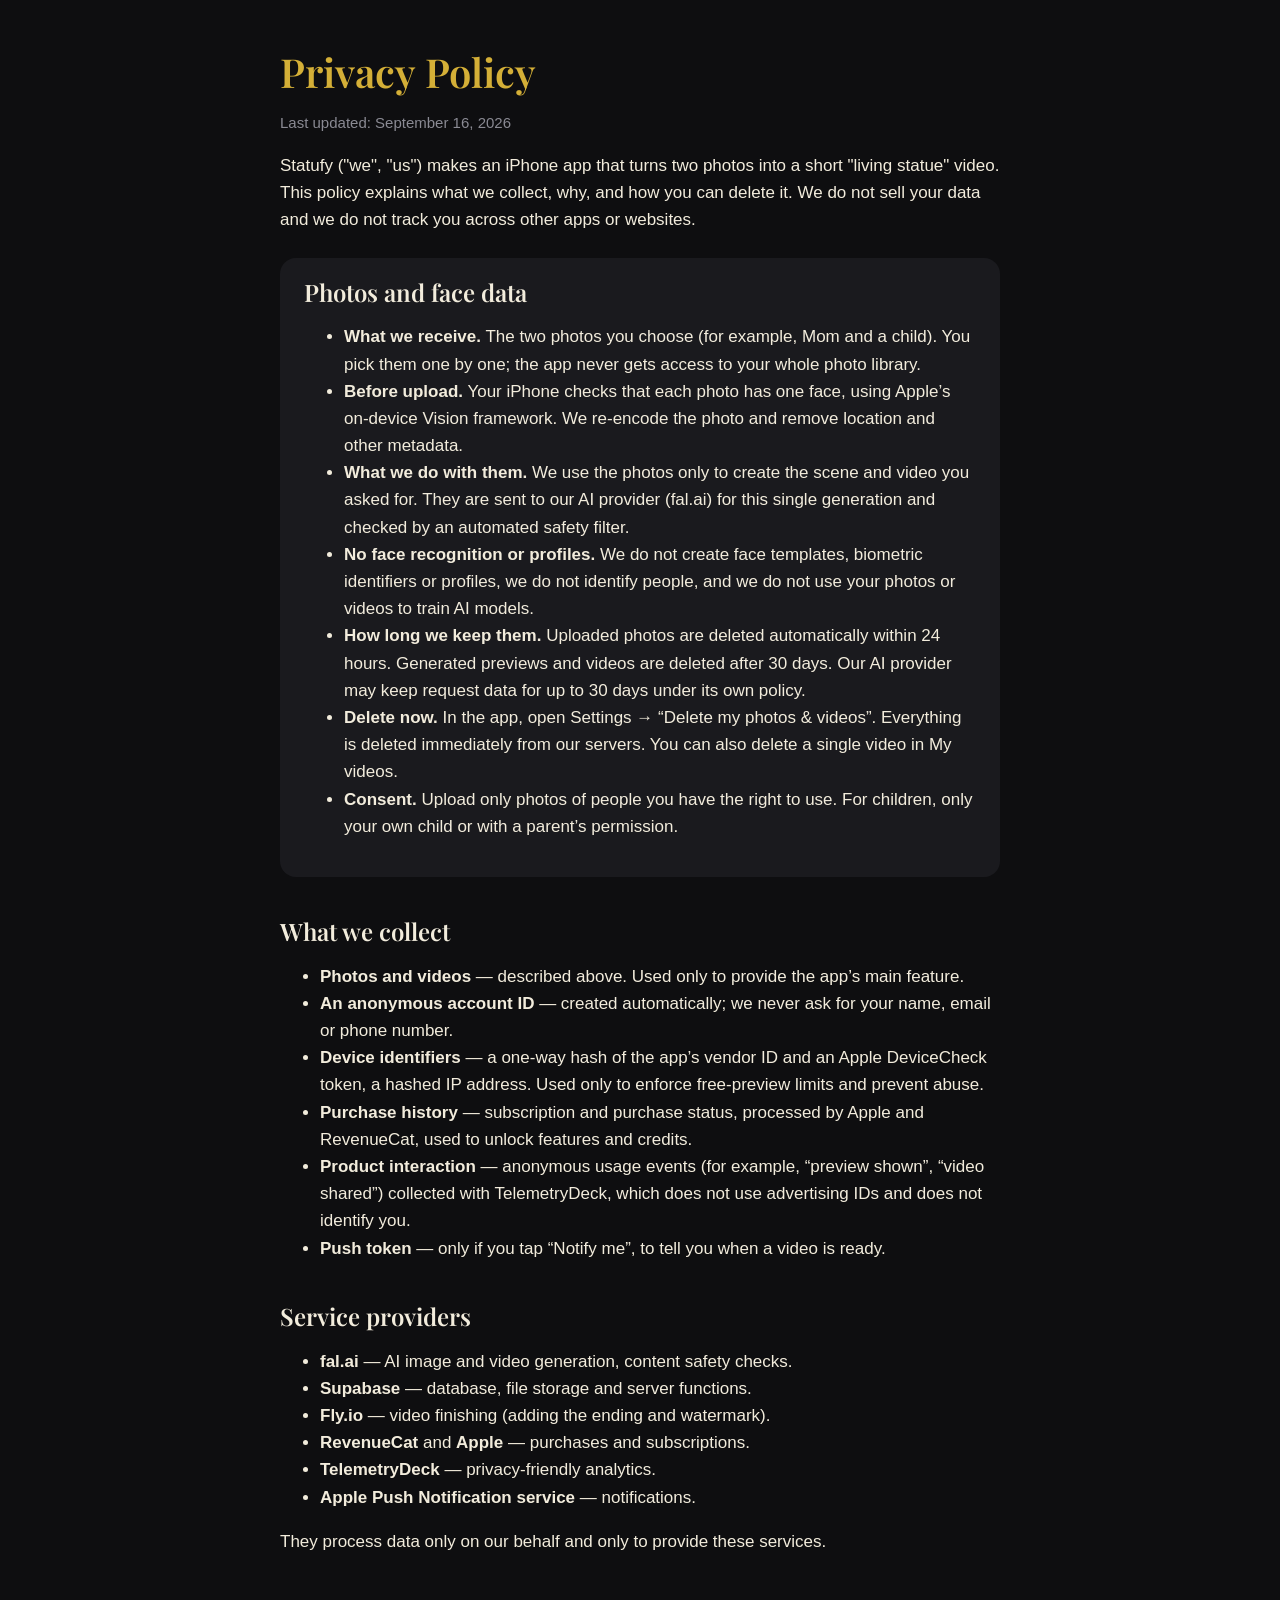
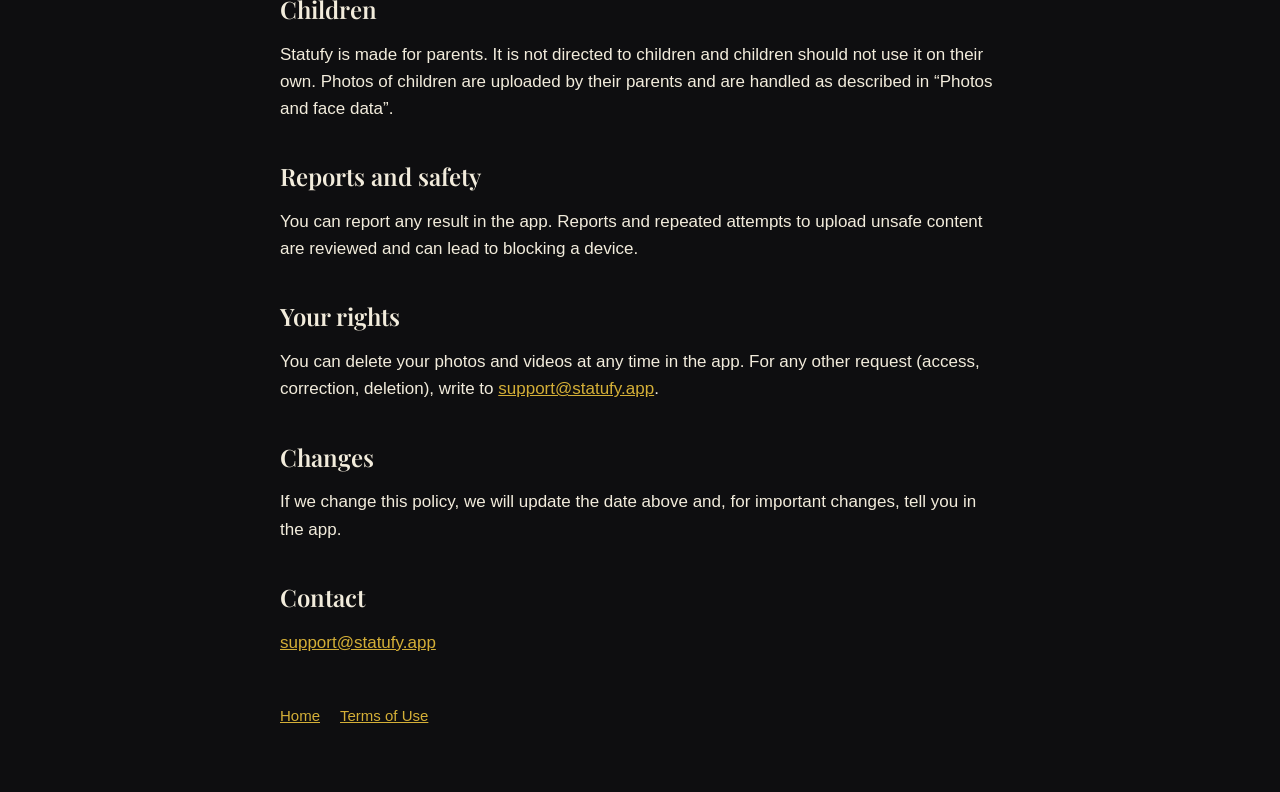
==== privacy.html @ 425881f4 "Statufy site: landing, privacy, terms Co-Authored-By: Claude Opus 5 <noreply@anthropic.com>" ====
<!doctype html>
<html lang="en">
<head>
  <meta charset="utf-8">
  <meta name="viewport" content="width=device-width, initial-scale=1">
  <title>Statufy Privacy Policy</title>
  <link rel="preconnect" href="https://fonts.googleapis.com">
  <link href="https://fonts.googleapis.com/css2?family=Playfair+Display:wght@600&display=swap" rel="stylesheet">
  <link rel="stylesheet" href="style.css">
</head>
<body>
<main>
  <h1>Privacy Policy</h1>
  <p class="muted">Last updated: September 16, 2026</p>

  <p>Statufy ("we", "us") makes an iPhone app that turns two photos into a short "living statue" video. This policy explains what we collect, why, and how you can delete it. We do not sell your data and we do not track you across other apps or websites.</p>

  <div class="card" id="photos-and-face-data">
    <h2 style="margin-top:0">Photos and face data</h2>
    <ul>
      <li><strong>What we receive.</strong> The two photos you choose (for example, Mom and a child). You pick them one by one; the app never gets access to your whole photo library.</li>
      <li><strong>Before upload.</strong> Your iPhone checks that each photo has one face, using Apple’s on-device Vision framework. We re-encode the photo and remove location and other metadata.</li>
      <li><strong>What we do with them.</strong> We use the photos only to create the scene and video you asked for. They are sent to our AI provider (fal.ai) for this single generation and checked by an automated safety filter.</li>
      <li><strong>No face recognition or profiles.</strong> We do not create face templates, biometric identifiers or profiles, we do not identify people, and we do not use your photos or videos to train AI models.</li>
      <li><strong>How long we keep them.</strong> Uploaded photos are deleted automatically within 24 hours. Generated previews and videos are deleted after 30 days. Our AI provider may keep request data for up to 30 days under its own policy.</li>
      <li><strong>Delete now.</strong> In the app, open Settings → “Delete my photos &amp; videos”. Everything is deleted immediately from our servers. You can also delete a single video in My videos.</li>
      <li><strong>Consent.</strong> Upload only photos of people you have the right to use. For children, only your own child or with a parent’s permission.</li>
    </ul>
  </div>

  <h2>What we collect</h2>
  <ul>
    <li><strong>Photos and videos</strong> — described above. Used only to provide the app’s main feature.</li>
    <li><strong>An anonymous account ID</strong> — created automatically; we never ask for your name, email or phone number.</li>
    <li><strong>Device identifiers</strong> — a one-way hash of the app’s vendor ID and an Apple DeviceCheck token, a hashed IP address. Used only to enforce free-preview limits and prevent abuse.</li>
    <li><strong>Purchase history</strong> — subscription and purchase status, processed by Apple and RevenueCat, used to unlock features and credits.</li>
    <li><strong>Product interaction</strong> — anonymous usage events (for example, “preview shown”, “video shared”) collected with TelemetryDeck, which does not use advertising IDs and does not identify you.</li>
    <li><strong>Push token</strong> — only if you tap “Notify me”, to tell you when a video is ready.</li>
  </ul>

  <h2>Service providers</h2>
  <ul>
    <li><strong>fal.ai</strong> — AI image and video generation, content safety checks.</li>
    <li><strong>Supabase</strong> — database, file storage and server functions.</li>
    <li><strong>Fly.io</strong> — video finishing (adding the ending and watermark).</li>
    <li><strong>RevenueCat</strong> and <strong>Apple</strong> — purchases and subscriptions.</li>
    <li><strong>TelemetryDeck</strong> — privacy-friendly analytics.</li>
    <li><strong>Apple Push Notification service</strong> — notifications.</li>
  </ul>
  <p>They process data only on our behalf and only to provide these services.</p>

  <h2>Children</h2>
  <p>Statufy is made for parents. It is not directed to children and children should not use it on their own. Photos of children are uploaded by their parents and are handled as described in “Photos and face data”.</p>

  <h2>Reports and safety</h2>
  <p>You can report any result in the app. Reports and repeated attempts to upload unsafe content are reviewed and can lead to blocking a device.</p>

  <h2>Your rights</h2>
  <p>You can delete your photos and videos at any time in the app. For any other request (access, correction, deletion), write to <a href="mailto:support@statufy.app">support@statufy.app</a>.</p>

  <h2>Changes</h2>
  <p>If we change this policy, we will update the date above and, for important changes, tell you in the app.</p>

  <h2>Contact</h2>
  <p><a href="mailto:support@statufy.app">support@statufy.app</a></p>

  <nav><a href="index.html">Home</a><a href="terms.html">Terms of Use</a></nav>
</main>
</body>
</html>
---- style.css ----
:root {
  --bg: #0E0E10;
  --card: #1A1A1E;
  --gold: #D4AF37;
  --text: #F2ECDC;
  --muted: #8A8A93;
}
* { box-sizing: border-box; }
html, body { margin: 0; background: var(--bg); color: var(--text); }
body {
  font: 17px/1.6 -apple-system, BlinkMacSystemFont, "SF Pro Text", "Segoe UI", Roboto, sans-serif;
  padding: 0 16px;
}
main { max-width: 720px; margin: 0 auto; padding: 48px 0 64px; }
h1, h2 { font-family: "Playfair Display", Georgia, serif; font-weight: 600; line-height: 1.2; }
h1 { font-size: 40px; margin: 0 0 8px; color: var(--gold); }
h2 { font-size: 24px; margin: 40px 0 8px; }
p, li { color: var(--text); }
.muted { color: var(--muted); font-size: 15px; }
a { color: var(--gold); }
.card { background: var(--card); border-radius: 16px; padding: 20px 24px; margin: 24px 0; }
nav { display: flex; gap: 20px; margin-top: 48px; font-size: 15px; }
.hero { text-align: center; padding-top: 80px; }
.hero p { font-size: 22px; max-width: 520px; margin: 16px auto 0; }
.hero video { width: 260px; max-width: 70vw; border-radius: 16px; margin-top: 32px; }
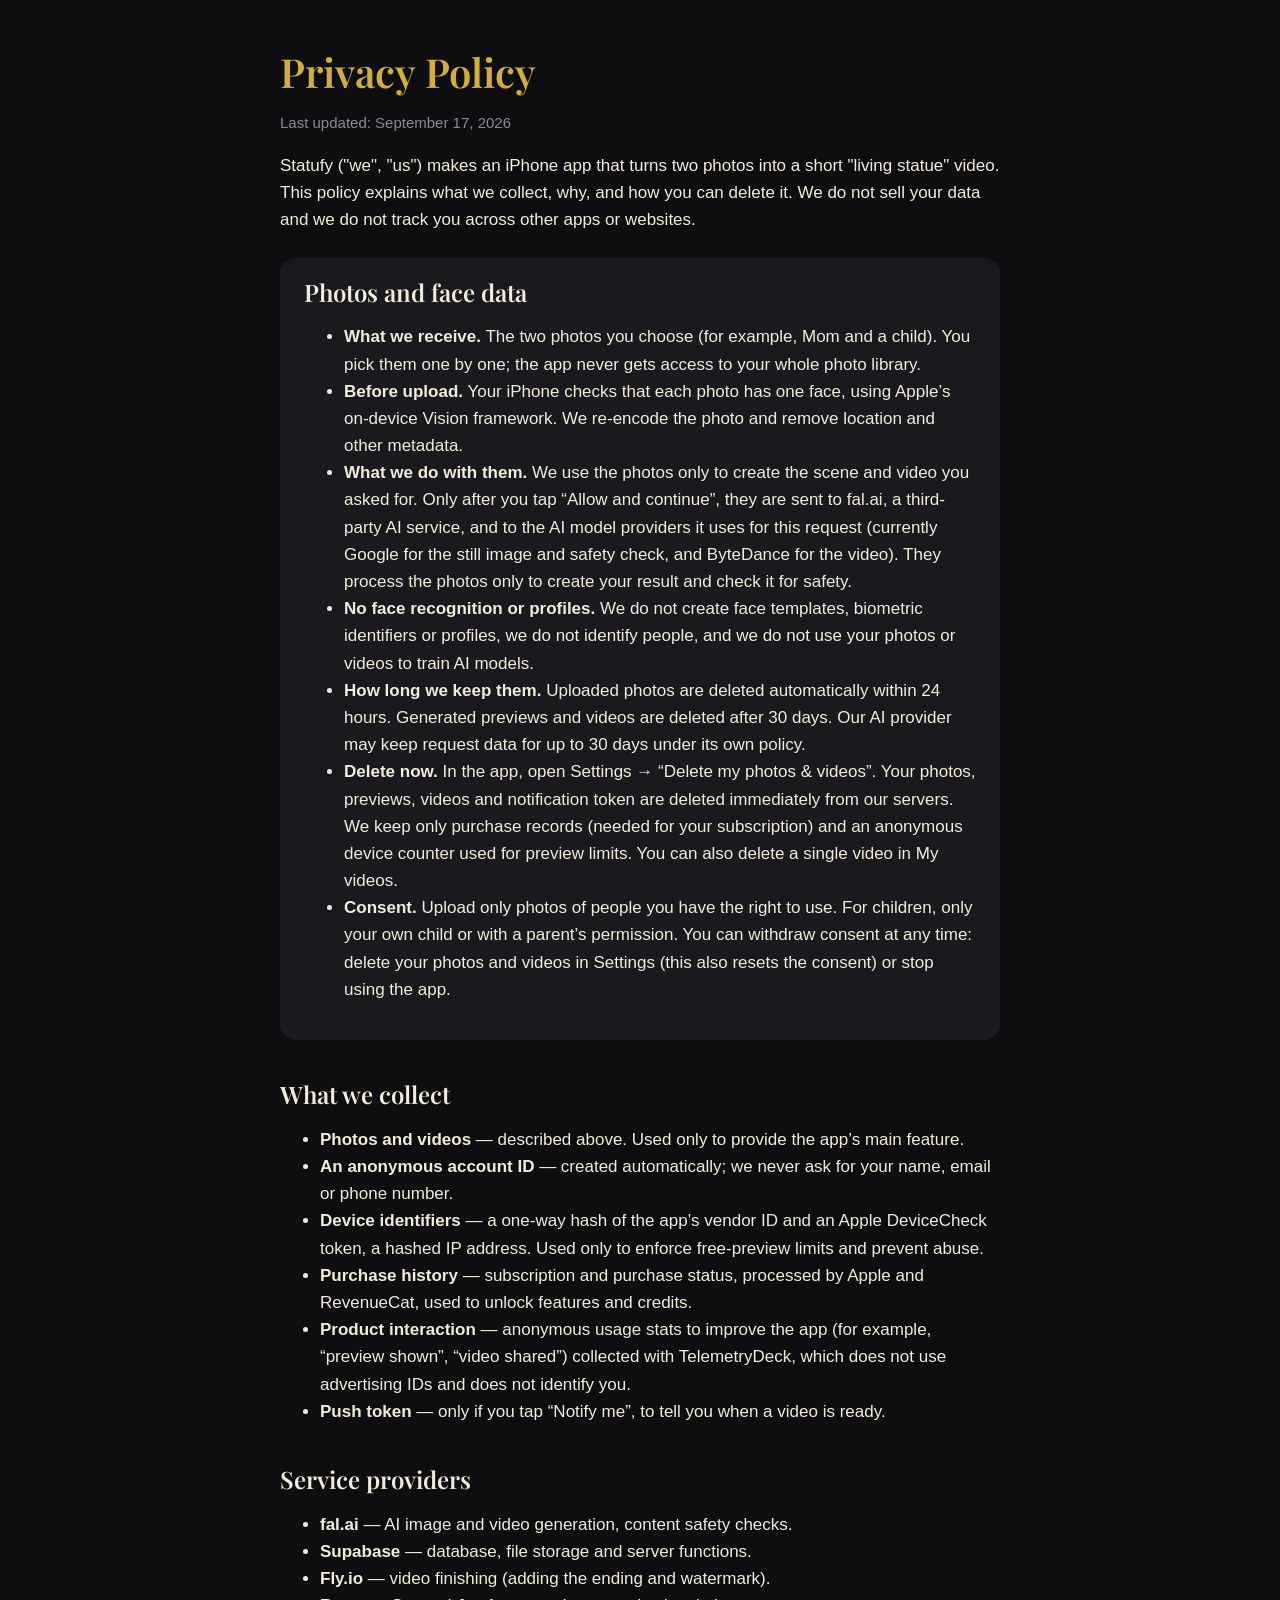
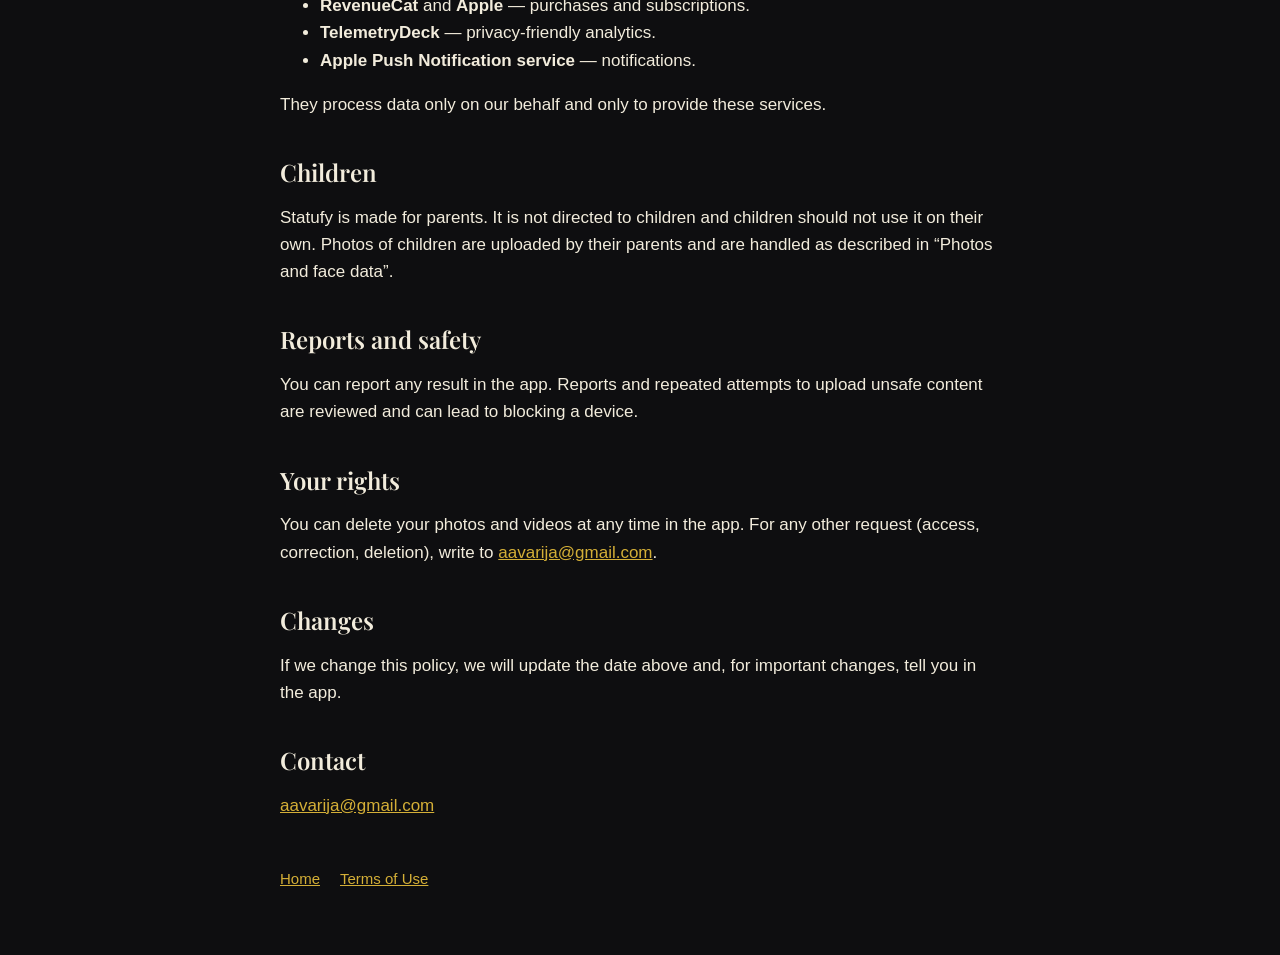
==== commit c81cf58a: "Support page, updated terms and privacy (third-party AI, credits)" ====
--- a/privacy.html
+++ b/privacy.html
@@ -11,7 +11,7 @@
 <body>
 <main>
   <h1>Privacy Policy</h1>
-  <p class="muted">Last updated: September 16, 2026</p>
+  <p class="muted">Last updated: September 17, 2026</p>
 
   <p>Statufy ("we", "us") makes an iPhone app that turns two photos into a short "living statue" video. This policy explains what we collect, why, and how you can delete it. We do not sell your data and we do not track you across other apps or websites.</p>
 
@@ -20,11 +20,11 @@
     <ul>
       <li><strong>What we receive.</strong> The two photos you choose (for example, Mom and a child). You pick them one by one; the app never gets access to your whole photo library.</li>
       <li><strong>Before upload.</strong> Your iPhone checks that each photo has one face, using Apple’s on-device Vision framework. We re-encode the photo and remove location and other metadata.</li>
-      <li><strong>What we do with them.</strong> We use the photos only to create the scene and video you asked for. They are sent to our AI provider (fal.ai) for this single generation and checked by an automated safety filter.</li>
+      <li><strong>What we do with them.</strong> We use the photos only to create the scene and video you asked for. Only after you tap “Allow and continue”, they are sent to fal.ai, a third-party AI service, and to the AI model providers it uses for this request (currently Google for the still image and safety check, and ByteDance for the video). They process the photos only to create your result and check it for safety.</li>
       <li><strong>No face recognition or profiles.</strong> We do not create face templates, biometric identifiers or profiles, we do not identify people, and we do not use your photos or videos to train AI models.</li>
       <li><strong>How long we keep them.</strong> Uploaded photos are deleted automatically within 24 hours. Generated previews and videos are deleted after 30 days. Our AI provider may keep request data for up to 30 days under its own policy.</li>
-      <li><strong>Delete now.</strong> In the app, open Settings → “Delete my photos &amp; videos”. Everything is deleted immediately from our servers. You can also delete a single video in My videos.</li>
-      <li><strong>Consent.</strong> Upload only photos of people you have the right to use. For children, only your own child or with a parent’s permission.</li>
+      <li><strong>Delete now.</strong> In the app, open Settings → “Delete my photos &amp; videos”. Your photos, previews, videos and notification token are deleted immediately from our servers. We keep only purchase records (needed for your subscription) and an anonymous device counter used for preview limits. You can also delete a single video in My videos.</li>
+      <li><strong>Consent.</strong> Upload only photos of people you have the right to use. For children, only your own child or with a parent’s permission. You can withdraw consent at any time: delete your photos and videos in Settings (this also resets the consent) or stop using the app.</li>
     </ul>
   </div>
 
@@ -34,7 +34,7 @@
     <li><strong>An anonymous account ID</strong> — created automatically; we never ask for your name, email or phone number.</li>
     <li><strong>Device identifiers</strong> — a one-way hash of the app’s vendor ID and an Apple DeviceCheck token, a hashed IP address. Used only to enforce free-preview limits and prevent abuse.</li>
     <li><strong>Purchase history</strong> — subscription and purchase status, processed by Apple and RevenueCat, used to unlock features and credits.</li>
-    <li><strong>Product interaction</strong> — anonymous usage events (for example, “preview shown”, “video shared”) collected with TelemetryDeck, which does not use advertising IDs and does not identify you.</li>
+    <li><strong>Product interaction</strong> — anonymous usage stats to improve the app (for example, “preview shown”, “video shared”) collected with TelemetryDeck, which does not use advertising IDs and does not identify you.</li>
     <li><strong>Push token</strong> — only if you tap “Notify me”, to tell you when a video is ready.</li>
   </ul>
 
@@ -56,13 +56,13 @@
   <p>You can report any result in the app. Reports and repeated attempts to upload unsafe content are reviewed and can lead to blocking a device.</p>
 
   <h2>Your rights</h2>
-  <p>You can delete your photos and videos at any time in the app. For any other request (access, correction, deletion), write to <a href="mailto:support@statufy.app">support@statufy.app</a>.</p>
+  <p>You can delete your photos and videos at any time in the app. For any other request (access, correction, deletion), write to <a href="mailto:aavarija@gmail.com">aavarija@gmail.com</a>.</p>
 
   <h2>Changes</h2>
   <p>If we change this policy, we will update the date above and, for important changes, tell you in the app.</p>
 
   <h2>Contact</h2>
-  <p><a href="mailto:support@statufy.app">support@statufy.app</a></p>
+  <p><a href="mailto:aavarija@gmail.com">aavarija@gmail.com</a></p>
 
   <nav><a href="index.html">Home</a><a href="terms.html">Terms of Use</a></nav>
 </main>
